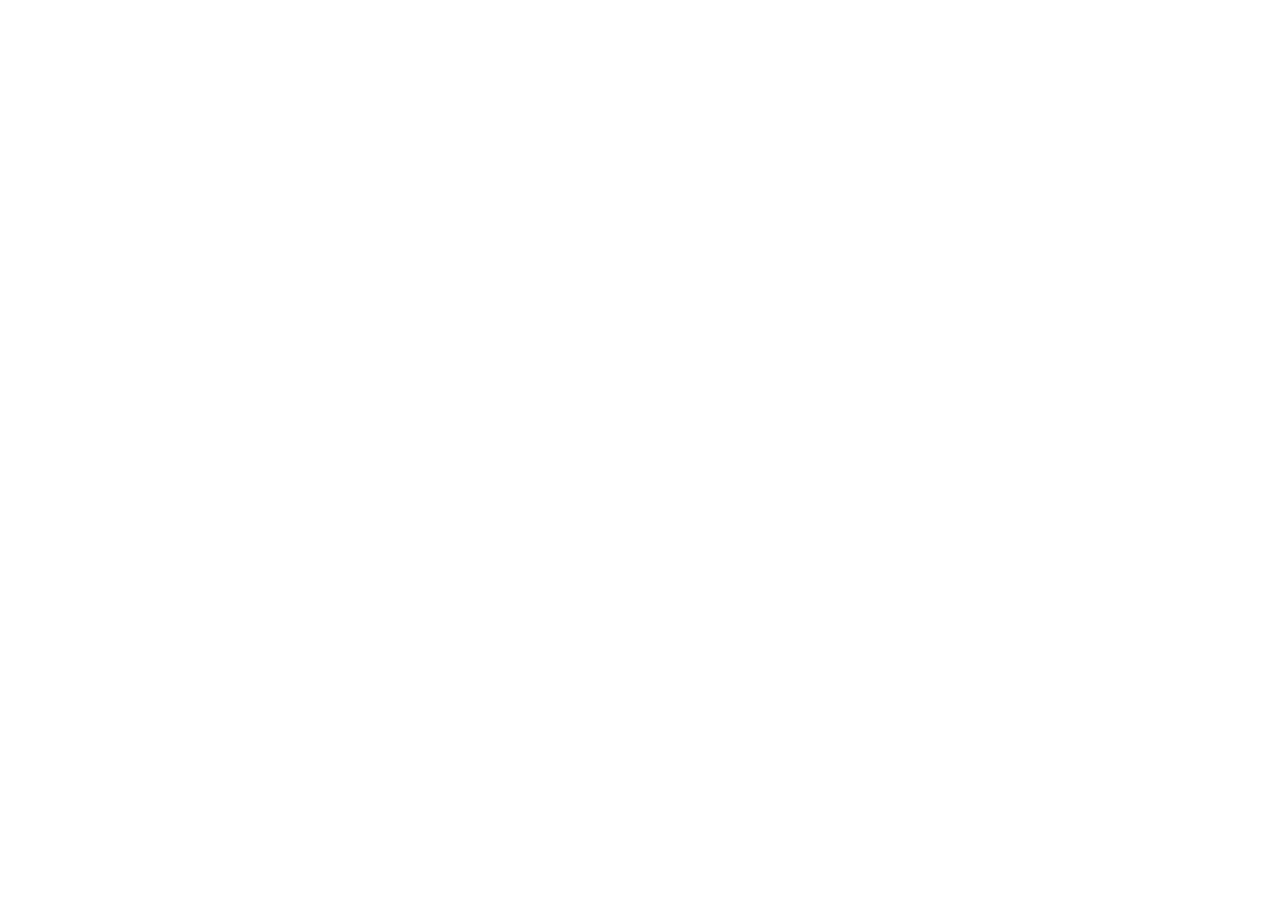
==== index.html @ e83fd8e8 "1" ====
<!DOCTYPE html>
<html lang="en">
<head>
    <meta charset="UTF-8">
    <meta name="viewport" content="width=device-width, initial-scale=1.0">
    <title>Document</title>
    <link rel="stylesheet" href="css/style.css">
</head>
<body>
    <script src="./script.js"></script>
</body>
</html>
---- css/style.css ----
@import url('reset.css');
@import url('fonts.css');
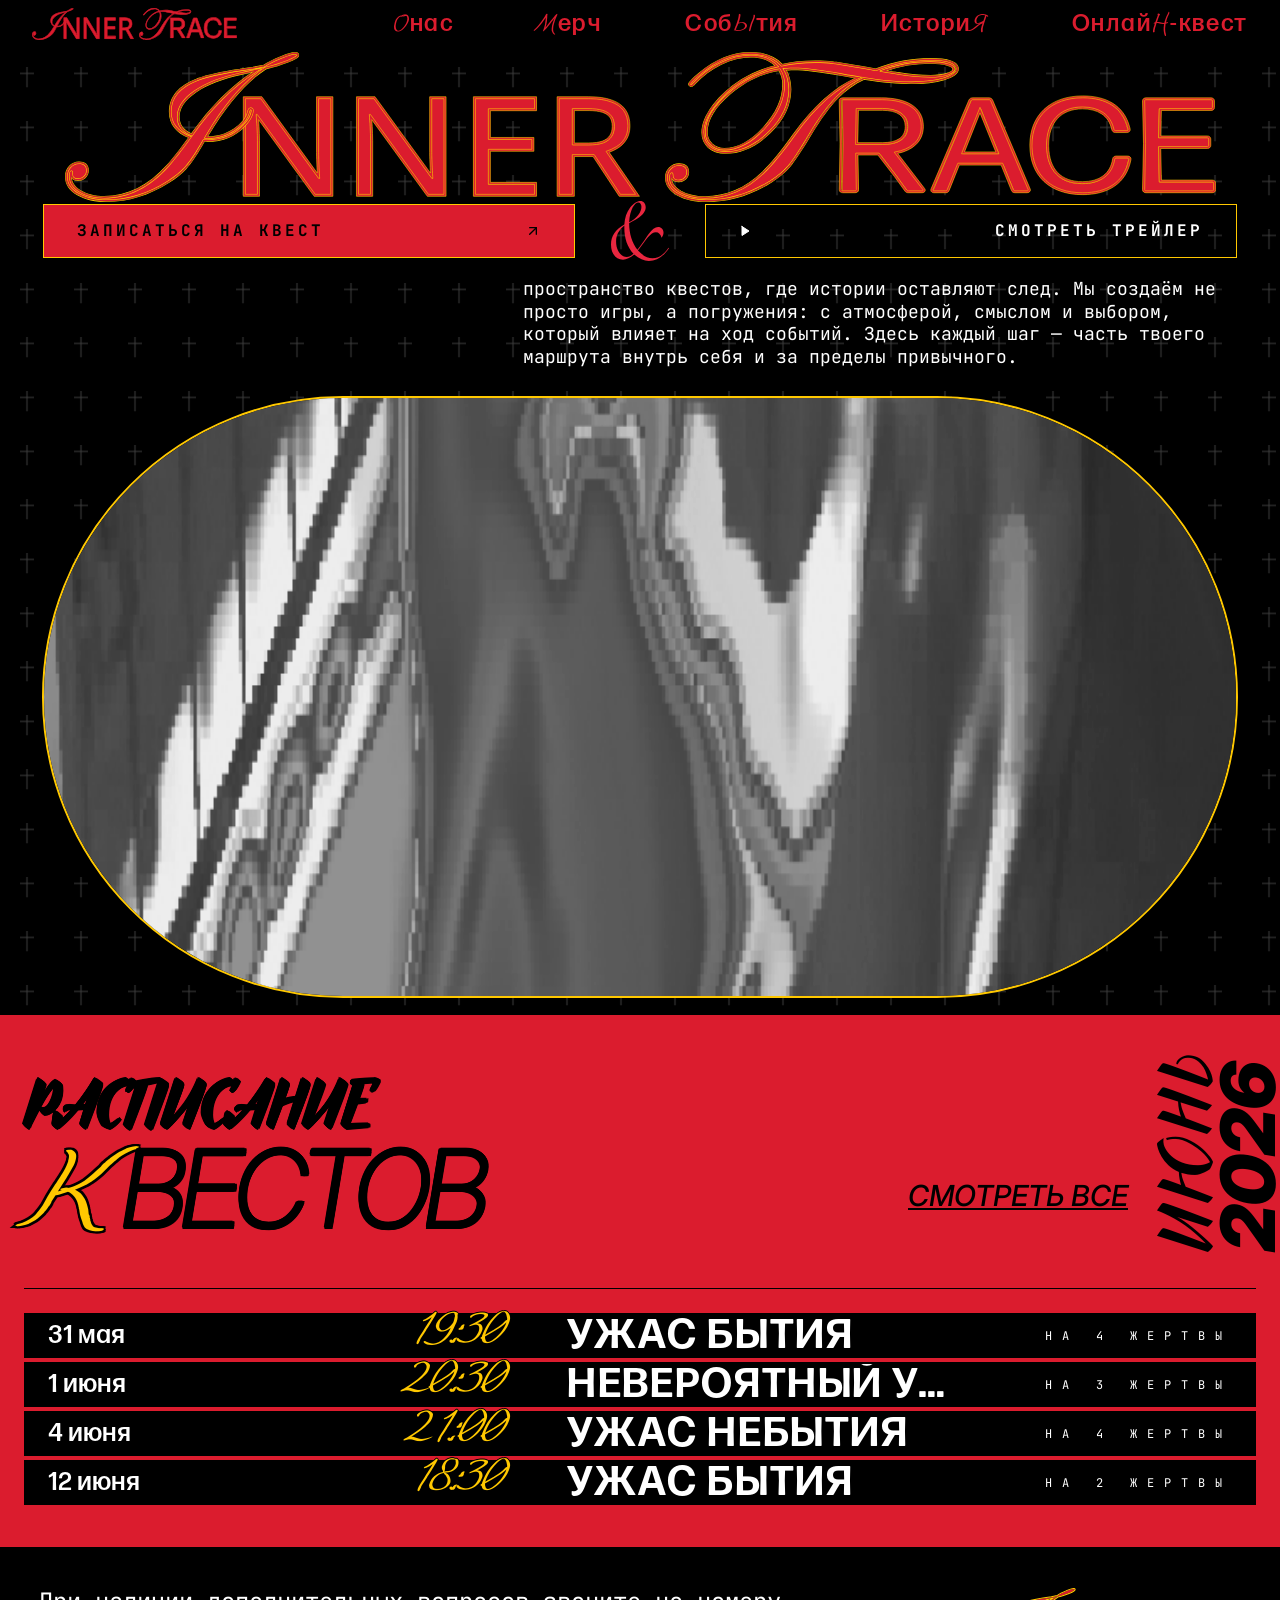
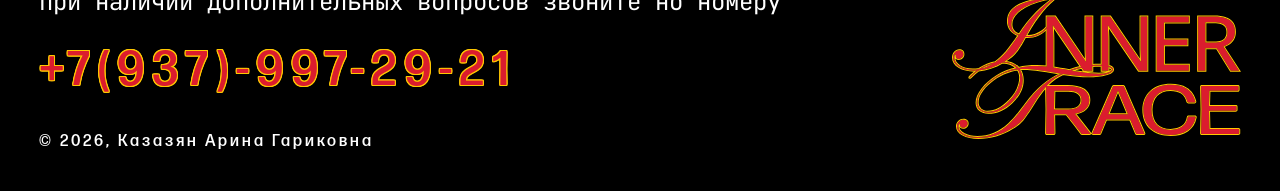
==== commit 5303aeaf: "1" ====
--- a/index.html
+++ b/index.html
@@ -1,12 +1,186 @@
 <!DOCTYPE html>
-<html lang="en">
+<html lang="ru">
 <head>
     <meta charset="UTF-8">
     <meta name="viewport" content="width=device-width, initial-scale=1.0">
-    <title>Document</title>
+    <title>Inner Trace</title>
     <link rel="stylesheet" href="css/style.css">
 </head>
 <body>
+    <div class="noise-overlay" aria-hidden="true"></div>
+
+    <main class="page">
+        <section class="hero section-noise">
+            <header class="header">
+                <a class="brand" href="index.html" aria-label="Inner Trace">
+                    <img src="images/figma-assets/logo-left.svg" alt="">
+                    <img src="images/figma-assets/logo-right.svg" alt="">
+                </a>
+
+                <nav class="nav" aria-label="Главная навигация">
+                    <a href="about.html"><span class="nav-script">О</span><span> нас</span></a>
+                    <a href="merch.html"><span class="nav-script">М</span><span>ерч</span></a>
+                    <a href="events.html"><span>Соб</span><span class="nav-script">Ы</span><span>тия</span></a>
+                    <a href="history.html"><span>Истори</span><span class="nav-script">Я</span></a>
+                    <a href="https://kazazian.github.io/pred/"><span>Онлай</span><span class="nav-script">Н</span><span>-квест</span></a>
+                </nav>
+            </header>
+
+            <div class="hero-content">
+                <h1 class="hero-title" aria-label="Inner Trace">
+                    <img src="images/figma-assets/title-left.svg" alt="">
+                    <img src="images/figma-assets/title-right.svg" alt="">
+                </h1>
+
+                <div class="hero-actions">
+                    <a class="button button-primary" href="#booking-modal" data-modal-open>
+                        <span>Записаться на квест</span>
+                        <img src="images/figma-assets/arrow-right.svg" alt="">
+                    </a>
+                    <img class="amp" src="images/figma-assets/amp.svg" alt="">
+                    <a class="button button-secondary" href="#trailer">
+                        <img src="images/figma-assets/arrow-left.svg" alt="">
+                        <span>Смотреть трейлер</span>
+                    </a>
+                </div>
+
+                <p class="hero-text">
+                    пространство квестов, где истории оставляют след. Мы создаём не просто игры, а погружения: с атмосферой, смыслом и выбором, который влияет на ход событий. Здесь каждый шаг — часть твоего маршрута внутрь себя и за пределы привычного.
+                </p>
+
+                <div class="hero-image">
+                    <video class="hero-video" poster="images/figma-assets/hero.png" autoplay muted loop playsinline preload="auto" aria-label="Кадр квеста Inner Trace">
+                        <source src="videos/inner-trace-hero.mp4?v=2" type="video/mp4">
+                    </video>
+                </div>
+            </div>
+        </section>
+
+        <section class="schedule section-noise" id="schedule">
+            <div class="schedule-heading">
+                <h2>
+                    <span class="schedule-title-top">РАСПИСАНИЕ</span>
+                    <strong class="schedule-title-bottom">
+                        <em>К</em><span>ВЕСТОВ</span>
+                    </strong>
+                </h2>
+                <a href="events.html">Смотреть все</a>
+                <p class="schedule-month">июнь <strong>2026</strong></p>
+            </div>
+
+            <div class="schedule-line" aria-hidden="true"></div>
+
+            <div class="schedule-list">
+                <article class="schedule-item">
+                    <div class="date-time">
+                        <span>31 мая</span>
+                        <time>19:30</time>
+                    </div>
+                    <h3>Ужас бытия</h3>
+                    <p>На 4 жертвы</p>
+                </article>
+                <article class="schedule-item">
+                    <div class="date-time">
+                        <span>1 июня</span>
+                        <time>20:30</time>
+                    </div>
+                    <h3>Невероятный ужас бытия</h3>
+                    <p>На 3 жертвы</p>
+                </article>
+                <article class="schedule-item">
+                    <div class="date-time">
+                        <span>4 июня</span>
+                        <time>21:00</time>
+                    </div>
+                    <h3>Ужас небытия</h3>
+                    <p>На 4 жертвы</p>
+                </article>
+                <article class="schedule-item">
+                    <div class="date-time">
+                        <span>12 июня</span>
+                        <time>18:30</time>
+                    </div>
+                    <h3>Ужас бытия</h3>
+                    <p>На 2 жертвы</p>
+                </article>
+            </div>
+        </section>
+
+        <footer class="footer">
+            <div class="footer-copy">
+                <p>При наличии дополнительных вопросов звоните но номеру</p>
+                <a href="tel:+79379972921">+7(937)-997-29-21</a>
+                <small>© 2026, Казазян Арина Гариковна</small>
+            </div>
+            <img src="images/figma-assets/footer-logo.svg" alt="Inner Trace">
+        </footer>
+    </main>
+
+    <div class="booking-modal" id="booking-modal" aria-hidden="true">
+        <div class="booking-modal__backdrop" data-modal-close></div>
+        <section class="booking-modal__panel" role="dialog" aria-modal="true" aria-labelledby="booking-title">
+            <button class="booking-modal__close" type="button" aria-label="Закрыть окно" data-modal-close>×</button>
+            <h2 class="booking-modal__title" id="booking-title">
+                <span>Записаться на</span>
+                <strong><em>К</em><span>вест</span></strong>
+            </h2>
+            <form class="booking-form">
+                <div class="booking-form__grid">
+                    <div class="booking-form__left">
+                        <label class="booking-field">
+                            <span>Как вас называть?</span>
+                            <input type="text" name="name" autocomplete="name">
+                        </label>
+
+                        <div class="booking-field booking-counter">
+                            <span>Сколько вас будет?</span>
+                            <div class="booking-counter__control">
+                                <button type="button" aria-label="Уменьшить количество">-</button>
+                                <output>3</output>
+                                <button type="button" aria-label="Увеличить количество">+</button>
+                            </div>
+                        </div>
+
+                        <div class="booking-checks">
+                            <label><input type="checkbox" name="adult"><span>Мне исполнилось 18 лет</span></label>
+                            <label><input type="checkbox" name="privacy"><span>Я согласен на обработку персональных данных</span></label>
+                            <label><input type="checkbox" name="voluntary"><span>Иду добровольно</span></label>
+                        </div>
+                    </div>
+
+                    <div class="booking-form__middle">
+                        <label class="booking-field">
+                            <span>Выберите квест</span>
+                            <input type="text" name="quest" list="quests">
+                            <datalist id="quests">
+                                <option value="Ужас бытия"></option>
+                                <option value="Невероятный ужас бытия"></option>
+                                <option value="Ужас небытия"></option>
+                            </datalist>
+                        </label>
+
+                        <label class="booking-field">
+                            <span>Контакт для связи</span>
+                            <input type="tel" name="phone" autocomplete="tel">
+                        </label>
+                    </div>
+
+                    <fieldset class="booking-time">
+                        <legend>Выберите время</legend>
+                        <label><input type="radio" name="time" value="18:30" checked><span>18:30</span></label>
+                        <label><input type="radio" name="time" value="19:30"><span>19:30</span></label>
+                        <label><input type="radio" name="time" value="19:30-2"><span>19:30</span></label>
+                        <label><input type="radio" name="time" value="19:30-3"><span>19:30</span></label>
+                    </fieldset>
+                </div>
+
+                <button class="booking-form__submit" type="submit">
+                    Отправить форму
+                </button>
+            </form>
+        </section>
+    </div>
+
     <script src="./script.js"></script>
 </body>
-</html>+</html>
--- a/css/style.css
+++ b/css/style.css
@@ -1,2 +1,2723 @@
 @import url('reset.css');
-@import url('fonts.css');+@import url('fonts.css');
+
+:root {
+    --black: #000000;
+    --red: #db1c2e;
+    --yellow: #ffc800;
+    --white: #ffffff;
+    --address-panel-shift: -760px;
+    --mono: "JetBrains Mono", "Courier New", monospace;
+    --forma-text: "Forma DJR Cyrillic Text", "Forma DJR Cyrilic Variable", "Inter", Arial, sans-serif;
+    --forma-micro: "Forma DJR Cyrillic Micro", "Forma DJR Cyrilic Variable", "Inter", Arial, sans-serif;
+    --retro: "American Retro", "LeoHand", "Forma DJR Cyrillic Text", "Inter", Arial, sans-serif;
+    --script: "Snell Roundhand", "LeoHand", "Brush Script MT", cursive;
+    --condensed: "DIN Condensed", "Arial Narrow", "Inter", sans-serif;
+    --display: "Snell Roundhand", Georgia, "Times New Roman", serif;
+    --stroke-black: 1px 0 0 var(--black), -1px 0 0 var(--black), 0 1px 0 var(--black), 0 -1px 0 var(--black);
+    --stroke-red: 1px 0 0 var(--red), -1px 0 0 var(--red), 0 1px 0 var(--red), 0 -1px 0 var(--red);
+}
+
+* {
+    box-sizing: border-box;
+}
+
+html {
+    scroll-behavior: smooth;
+}
+
+body {
+    min-width: 320px;
+    background: var(--black);
+    color: var(--white);
+    font-family: var(--mono);
+}
+
+.noise-overlay {
+    content: "";
+    position: fixed;
+    inset: -6%;
+    z-index: 9999;
+    background-image: url("../images/figma-assets/noise-overlay.gif");
+    background-size: cover;
+    background-position: center;
+    mix-blend-mode: normal;
+    opacity: 0.18;
+    filter: contrast(2.1) brightness(0.82);
+    pointer-events: none;
+    animation: noise-shift 0.16s steps(2, end) infinite;
+    will-change: transform, background-position;
+}
+
+@keyframes noise-shift {
+    0% {
+        transform: translate3d(0, 0, 0);
+        background-position: 0 0;
+    }
+
+    25% {
+        transform: translate3d(-1.5%, 1%, 0);
+        background-position: 29px -17px;
+    }
+
+    50% {
+        transform: translate3d(1%, -1.5%, 0);
+        background-position: -23px 31px;
+    }
+
+    75% {
+        transform: translate3d(1.5%, 1.5%, 0);
+        background-position: 41px 13px;
+    }
+
+    100% {
+        transform: translate3d(0, 0, 0);
+        background-position: 0 0;
+    }
+}
+
+a {
+    color: inherit;
+    text-decoration: none;
+}
+
+img {
+    display: block;
+    max-width: 100%;
+}
+
+.page {
+    width: min(100%, 1512px);
+    margin: 0 auto;
+    background: var(--black);
+    overflow: hidden;
+}
+
+.section-noise {
+    position: relative;
+    isolation: isolate;
+}
+
+.section-noise::before {
+    content: "";
+    position: absolute;
+    inset: 0;
+    z-index: -2;
+    background-image: url("../images/figma-assets/cross-pattern.svg");
+    background-size: 54px 54px;
+    background-repeat: repeat;
+    opacity: 0.24;
+}
+
+.section-noise::after {
+    display: none;
+}
+
+.hero {
+    min-height: 1015px;
+    padding-bottom: 0;
+    background: var(--black);
+}
+
+.header {
+    display: flex;
+    align-items: center;
+    justify-content: space-between;
+    gap: 40px;
+    min-height: 40px;
+    padding: 8px 32px;
+    background: var(--black);
+}
+
+.brand {
+    display: flex;
+    align-items: flex-end;
+    gap: 5px;
+    width: 205px;
+    flex: 0 0 auto;
+}
+
+.brand img:first-child {
+    width: 102px;
+    height: 32px;
+}
+
+.brand img:last-child {
+    width: 98px;
+    height: 32px;
+}
+
+.nav {
+    display: flex;
+    align-items: center;
+    justify-content: space-between;
+    gap: 34px;
+    width: min(856px, 100%);
+    color: var(--red);
+    font-family: var(--forma-text);
+    font-size: 24px;
+    letter-spacing: 1.68px;
+}
+
+.nav a {
+    display: inline-flex;
+    align-items: baseline;
+    white-space: nowrap;
+    transition: color 180ms ease;
+}
+
+.nav-script {
+    font-family: var(--script);
+    font-size: 1.08em;
+    font-weight: 300;
+    line-height: 0;
+}
+
+.nav a:hover {
+    color: var(--yellow);
+}
+
+.nav a.is-active {
+    color: var(--yellow);
+}
+
+.hero-content {
+    display: flex;
+    flex-direction: column;
+    align-items: center;
+    padding-top: 4px;
+    gap: 7px;
+    padding-bottom: 10px
+}
+
+.hero-title {
+    display: flex;
+    align-items: flex-end;
+    justify-content: center;
+    gap: 25px;
+    width: calc(100% - 64px);
+}
+
+.hero-title img:first-child {
+    width: 47.3%;
+}
+
+.hero-title img:last-child {
+    width: 45.3%;
+}
+
+.hero-actions {
+    display: grid;
+    grid-template-columns: minmax(0, 1fr) 58px minmax(0, 1fr);
+    align-items: center;
+    gap: 36px;
+    width: calc(100% - 86px);
+    margin-top: -8px;
+}
+
+.button {
+    display: flex;
+    align-items: center;
+    justify-content: space-between;
+    min-height: 53px;
+    border: 1px solid var(--yellow);
+    padding: 17px 33px;
+    font-family: var(--mono);
+    font-size: 16px;
+    font-weight: 700;
+    line-height: 18px;
+    letter-spacing: 3px;
+    text-transform: uppercase;
+}
+
+.button img {
+    width: 16px;
+    height: 16px;
+    flex: 0 0 auto;
+}
+
+.button-primary {
+    background: var(--red);
+    color: var(--black);
+}
+
+.button-secondary {
+    color: var(--white);
+}
+
+.button-secondary img {
+    width: 12px;
+    height: 12px;
+}
+
+.amp {
+    width: 58px;
+    height: 60px;
+}
+
+.hero-text {
+    align-self: flex-end;
+    width: min(713px, calc(100% - 88px));
+    margin: 10px 44px 20px 0;
+    font-family: var(--mono);
+    font-size: 18px;
+    line-height: 1.26;
+}
+
+.hero-image {
+    width: calc(100% - 84px);
+    height: 602px;
+    border: 2px solid var(--yellow);
+    border-radius: 1600px;
+    overflow: hidden;
+}
+
+.hero-video {
+    display: block;
+    width: 100%;
+    height: 100%;
+    object-fit: cover;
+    object-position: center bottom;
+    filter: contrast(1.08) saturate(1.08);
+}
+
+.schedule {
+    min-height: 532px;
+    padding: 24px;
+    background: var(--red);
+    color: var(--black);
+}
+
+.schedule::before {
+    display: none;
+}
+
+.schedule-heading {
+    position: relative;
+    display: grid;
+    grid-template-columns: 1fr auto 96px;
+    align-items: end;
+    gap: 32px;
+    min-height: 225px;
+}
+
+.schedule h2 {
+    letter-spacing: -5.62px;
+}
+
+.schedule-title-top {
+    display: block;
+    font-size: clamp(42px, 5.2vw, 86px);
+    font-family: "Inter", "TT Inters", sans-serif;
+    font-weight: 100;
+    font-style: normal;
+    line-height: 0.95;
+    text-transform: none;
+    -webkit-text-fill-color: var(--black);
+    -webkit-text-stroke: 2.5px var(--black);
+    paint-order: stroke fill;
+    text-shadow:
+        1.8px 0 0 var(--black),
+        -1.8px 0 0 var(--black),
+        0 1.8px 0 var(--black),
+        0 -1.8px 0 var(--black),
+        1.4px 1.4px 0 var(--black),
+        -1.4px 1.4px 0 var(--black),
+        1.4px -1.4px 0 var(--black),
+        -1.4px -1.4px 0 var(--black);
+}
+
+.schedule-title-bottom {
+    display: block;
+    font-size: clamp(72px, 8.3vw, 120px);
+    font-family: "Inter", "TT Inters", sans-serif;
+    font-style: italic;
+    font-weight: 200;
+    line-height: 0.94;
+    text-transform: none;
+    -webkit-text-fill-color: var(--black);
+    -webkit-text-stroke: 3px var(--black);
+    paint-order: stroke fill;
+    text-shadow:
+        2px 0 0 var(--black),
+        -2px 0 0 var(--black),
+        0 2px 0 var(--black),
+        0 -2px 0 var(--black),
+        1.5px 1.5px 0 var(--black),
+        -1.5px 1.5px 0 var(--black),
+        1.5px -1.5px 0 var(--black),
+        -1.5px -1.5px 0 var(--black);
+}
+
+.schedule-title-bottom span {
+    display: inline;
+    font-family: "Inter", "TT Inters", sans-serif;
+    font-style: italic;
+    font-weight: 200;
+    -webkit-text-fill-color: var(--black);
+}
+
+.schedule-title-bottom em {
+    color: var(--yellow);
+    font-family: var(--script);
+    font-size: 1.08em;
+    font-style: italic;
+    letter-spacing: 8px;
+    -webkit-text-fill-color: var(--yellow);
+    -webkit-text-stroke: 4px var(--black);
+    paint-order: stroke fill;
+    text-shadow:
+        2px 0 0 var(--black),
+        -2px 0 0 var(--black),
+        0 2px 0 var(--black),
+        0 -2px 0 var(--black),
+        1.6px 1.6px 0 var(--black),
+        -1.6px 1.6px 0 var(--black),
+        1.6px -1.6px 0 var(--black),
+        -1.6px -1.6px 0 var(--black);
+}
+
+.schedule-heading > a {
+    align-self: center;
+    margin-top: 88px;
+    font-family: "Inter", var(--forma-text);
+    font-size: 29px;
+    font-weight: 500;
+    font-style: italic;
+    line-height: 1;
+    text-decoration: underline;
+    text-transform: uppercase;
+    white-space: nowrap;
+}
+
+.schedule-month {
+    align-self: center;
+    writing-mode: vertical-rl;
+    transform: rotate(180deg);
+    font-family: "Inter", var(--forma-text);
+    font-size: 75px;
+    font-weight: 300;
+    line-height: 0.78;
+    text-transform: uppercase;
+}
+
+.schedule-month strong {
+    display: block;
+    font-style: italic;
+    font-weight: 900;
+    letter-spacing: -1px;
+}
+
+.schedule-line {
+    width: 100%;
+    height: 1px;
+    margin: 24px 0 24px;
+    background: var(--black);
+}
+
+.schedule-list {
+    display: flex;
+    flex-direction: column;
+    gap: 4px;
+}
+
+.schedule-item {
+    display: grid;
+    grid-template-columns: 453px minmax(0, 1fr) auto;
+    align-items: center;
+    gap: 66px;
+    min-height: 45px;
+    padding: 0 24px;
+    background: var(--black);
+    color: var(--white);
+}
+
+.date-time {
+    display: flex;
+    align-items: center;
+    justify-content: space-between;
+    gap: 28px;
+}
+
+.date-time span {
+    font-family: var(--forma-micro);
+    font-size: 26px;
+    font-weight: 500;
+    white-space: nowrap;
+}
+
+.date-time time {
+    color: var(--yellow);
+    font-family: var(--script);
+    font-size: 50px;
+    font-style: italic;
+    line-height: 0.8;
+    white-space: nowrap;
+    -webkit-text-stroke: 0.75px var(--black);
+    paint-order: stroke fill;
+    text-shadow: var(--stroke-black);
+}
+
+.schedule-item h3 {
+    min-width: 0;
+    overflow: hidden;
+    font-family: var(--forma-text);
+    font-size: 41px;
+    font-weight: 700;
+    letter-spacing: 1.65px;
+    line-height: 1;
+    text-overflow: ellipsis;
+    text-transform: uppercase;
+    white-space: nowrap;
+}
+
+.schedule-item p {
+    font-family: var(--mono);
+    font-size: 12px;
+    letter-spacing: 10px;
+    text-transform: uppercase;
+    white-space: nowrap;
+}
+
+.footer {
+    display: flex;
+    justify-content: space-between;
+    gap: 40px;
+    min-height: 235px;
+    padding: 41px 39px;
+    background: var(--black);
+}
+
+.footer-copy {
+    display: flex;
+    flex-direction: column;
+    gap: 30px;
+    width: min(768px, 100%);
+}
+
+.footer p {
+    font-family: var(--mono);
+    font-size: 24px;
+    line-height: 1.2;
+}
+
+.footer a {
+    color: var(--red);
+    font-family: var(--forma-text);
+    font-size: 48px;
+    font-weight: 500;
+    letter-spacing: 8px;
+    -webkit-text-fill-color: var(--red);
+    -webkit-text-stroke: 1.8px var(--yellow);
+    paint-order: stroke fill;
+    text-shadow:
+        1.4px 0 0 var(--yellow),
+        -1.4px 0 0 var(--yellow),
+        0 1.4px 0 var(--yellow),
+        0 -1.4px 0 var(--yellow),
+        1px 1px 0 var(--yellow),
+        -1px 1px 0 var(--yellow),
+        1px -1px 0 var(--yellow),
+        -1px -1px 0 var(--yellow);
+}
+
+.footer small {
+    padding-top: 9px;
+    font-family: var(--forma-text);
+    font-size: 16px;
+    letter-spacing: 3px;
+}
+
+.footer img {
+    width: 289px;
+    height: 151px;
+    flex: 0 0 auto;
+}
+
+.booking-modal {
+    position: fixed;
+    inset: 0;
+    z-index: 9000;
+    display: grid;
+    place-items: center;
+    padding: 24px 12px;
+    opacity: 0;
+    pointer-events: none;
+    transition: opacity 180ms ease;
+}
+
+.booking-modal.is-open {
+    opacity: 1;
+    pointer-events: auto;
+}
+
+.booking-modal__backdrop {
+    position: absolute;
+    inset: 0;
+    background: rgba(0, 0, 0, 0.82);
+}
+
+.booking-modal__panel {
+    position: relative;
+    z-index: 1;
+    width: min(1360px, 100%);
+    min-height: 680px;
+    padding: 50px 11px 32px;
+    overflow: hidden;
+    background: var(--black);
+    color: var(--white);
+    box-shadow: 0 24px 90px rgba(0, 0, 0, 0.8);
+}
+
+.booking-modal__close {
+    position: absolute;
+    top: 18px;
+    right: 18px;
+    z-index: 2;
+    width: 34px;
+    height: 34px;
+    border: 1px solid var(--red);
+    background: var(--black);
+    color: var(--red);
+    font-family: var(--mono);
+    font-size: 28px;
+    line-height: 1;
+    cursor: pointer;
+}
+
+.booking-modal__title {
+    margin-bottom: 37px;
+    padding-bottom: 31px;
+    border-bottom: 1px solid var(--red);
+    color: var(--red);
+    font-family: "Inter", "TT Inters", sans-serif;
+    font-size: 50px;
+    font-style: normal;
+    font-weight: 500;
+    line-height: 0.94;
+    letter-spacing: -2px;
+    text-transform: uppercase;
+}
+
+.booking-modal__title > span,
+.booking-modal__title strong {
+    display: block;
+}
+
+.booking-modal__title strong {
+    font-family: "Inter", "TT Inters", sans-serif;
+    font-size: 116px;
+    font-style: italic;
+    font-weight: 200;
+    line-height: 0.86;
+}
+
+.booking-modal__title strong span {
+    -webkit-text-fill-color: var(--red);
+}
+
+.booking-modal__title em {
+    color: var(--yellow);
+    font-family: var(--script);
+    font-size: 1.08em;
+    font-style: italic;
+    letter-spacing: 6px;
+    -webkit-text-fill-color: var(--yellow);
+    -webkit-text-stroke: 2px var(--red);
+    paint-order: stroke fill;
+}
+
+.booking-form {
+    display: grid;
+    gap: 28px;
+}
+
+.booking-form__grid {
+    display: grid;
+    grid-template-columns: minmax(320px, 448px) minmax(320px, 448px) 200px;
+    align-items: start;
+    justify-content: space-between;
+    gap: 64px;
+}
+
+.booking-form__left,
+.booking-form__middle {
+    display: grid;
+    gap: 30px;
+}
+
+.booking-field {
+    display: grid;
+    gap: 14px;
+    color: var(--white);
+    font-family: var(--forma-text);
+    font-size: 24px;
+    font-weight: 500;
+    line-height: 1;
+    letter-spacing: -0.8px;
+}
+
+.booking-field input {
+    width: 100%;
+    height: 42px;
+    border: 2px solid var(--yellow);
+    border-radius: 0;
+    background: var(--black);
+    background-color: var(--black);
+    color: var(--white);
+    caret-color: var(--yellow);
+    font: 500 24px var(--forma-text);
+    outline: none;
+    padding: 0 16px;
+    appearance: none;
+}
+
+.booking-field input:focus {
+    background: var(--black);
+    background-color: var(--black);
+    color: var(--white);
+    border-color: var(--red);
+}
+
+.booking-field input:hover,
+.booking-field input:active,
+.booking-field input:valid {
+    background: var(--black);
+    background-color: var(--black);
+    color: var(--white);
+}
+
+.booking-field input:-webkit-autofill,
+.booking-field input:-webkit-autofill:hover,
+.booking-field input:-webkit-autofill:focus,
+.booking-field input:-webkit-autofill:active {
+    -webkit-box-shadow: 0 0 0 1000px var(--black) inset;
+    -webkit-text-fill-color: var(--white);
+    caret-color: var(--yellow);
+    transition: background-color 9999s ease-out;
+}
+
+.booking-counter {
+    gap: 16px;
+}
+
+.booking-counter__control {
+    display: grid;
+    grid-template-columns: 1fr 72px 1fr;
+    align-items: center;
+    width: 204px;
+    height: 42px;
+    border: 2px solid var(--yellow);
+}
+
+.booking-counter__control button {
+    height: 100%;
+    border: 0;
+    background: transparent;
+    color: var(--white);
+    font-family: var(--forma-text);
+    font-size: 24px;
+    font-weight: 500;
+    cursor: pointer;
+}
+
+.booking-counter__control output {
+    color: var(--white);
+    font-family: var(--forma-text);
+    font-size: 26px;
+    font-weight: 500;
+    text-align: center;
+}
+
+.booking-checks {
+    display: grid;
+    gap: 14px;
+    margin-top: -2px;
+}
+
+.booking-checks label {
+    display: flex;
+    align-items: center;
+    gap: 18px;
+    color: var(--white);
+    font-family: var(--forma-text);
+    font-size: 24px;
+    font-weight: 500;
+    letter-spacing: -0.8px;
+}
+
+.booking-checks input,
+.booking-time input {
+    position: absolute;
+    opacity: 0;
+    pointer-events: none;
+}
+
+.booking-checks label::before {
+    content: "";
+    width: 12px;
+    height: 12px;
+    border: 2px solid var(--yellow);
+}
+
+.booking-checks input:checked + span {
+    color: var(--yellow);
+}
+
+.booking-checks label:has(input:checked)::before {
+    background: var(--yellow);
+}
+
+.booking-time {
+    display: grid;
+    gap: 14px;
+    min-width: 200px;
+    border: 0;
+    padding: 0;
+    margin: 0;
+}
+
+.booking-time legend {
+    margin-bottom: 15px;
+    color: var(--white);
+    font-family: var(--forma-text);
+    font-size: 24px;
+    font-weight: 500;
+    letter-spacing: -0.8px;
+}
+
+.booking-time label {
+    display: block;
+}
+
+.booking-time span {
+    display: grid;
+    place-items: center;
+    width: 200px;
+    height: 42px;
+    border: 2px solid var(--yellow);
+    color: var(--white);
+    font-family: var(--forma-text);
+    font-size: 26px;
+    font-weight: 500;
+    line-height: 1;
+    cursor: pointer;
+}
+
+.booking-time input:checked + span {
+    background: var(--red);
+    color: var(--white);
+}
+
+.booking-form__submit {
+    width: 100%;
+    min-height: 58px;
+    border: 2px solid var(--yellow);
+    background: var(--red);
+    color: var(--white);
+    font-family: var(--forma-text);
+    font-size: 30px;
+    font-weight: 500;
+    letter-spacing: 3px;
+    text-transform: uppercase;
+    cursor: pointer;
+}
+
+.about-page {
+    background: var(--black);
+}
+
+.about-page .header {
+    height: 56px;
+    padding: 16px 32px;
+}
+
+.about-hero {
+    min-height: 561px;
+    padding: 0;
+    background: var(--black);
+}
+
+.about-hero__image {
+    width: 100%;
+    height: 561px;
+    border: 2px solid var(--yellow);
+    overflow: hidden;
+    border-radius: 1600px;
+}
+
+.about-hero__image img,
+.about-hero__video {
+    display: block;
+    width: calc(100% + 4px);
+    height: calc(100% + 4px);
+    margin: -2px;
+    object-fit: cover;
+    object-position: center bottom;
+    filter: saturate(0.9) contrast(1.05);
+}
+
+.about-copy {
+    display: grid;
+    gap: 0;
+    padding: 0;
+    background: var(--black);
+}
+
+.about-copy__row {
+    display: grid;
+    grid-template-columns: 302px minmax(0, 1021px);
+    align-items: center;
+    justify-content: space-between;
+    gap: 60px;
+    min-height: 243px;
+    padding: 74px 70px;
+}
+
+.about-copy__row--mission {
+    grid-template-columns: minmax(0, 1021px) 302px;
+    padding: 45px 70px 88px;
+}
+
+.about-copy h1,
+.about-copy h2 {
+    color: var(--red);
+    font-family: var(--forma-text);
+    font-size: 60px;
+    font-style: normal;
+    font-weight: 400;
+    line-height: 1;
+    letter-spacing: 6.6px;
+    text-transform: uppercase;
+    -webkit-text-stroke: 0;
+    paint-order: normal;
+}
+
+.about-copy h1 span,
+.about-copy h2 span {
+    color: var(--yellow);
+    font-family: var(--script);
+    font-size: 60px;
+    font-weight: 700;
+    letter-spacing: 12.6px;
+    text-transform: none;
+}
+
+.about-copy p {
+    max-width: none;
+    color: var(--white);
+    font-family: var(--mono);
+    font-size: 24px;
+    font-weight: 400;
+    line-height: 1;
+    letter-spacing: 1.68px;
+}
+
+.address-block {
+    position: relative;
+    min-height: 719px;
+    overflow: hidden;
+    background: #fb0023;
+}
+
+.address-block__map {
+    position: absolute;
+    inset: 0;
+    z-index: 0;
+    transform-origin: 72% 48%;
+    transition: transform 560ms ease;
+}
+
+.address-map-base {
+    position: absolute;
+    left: 0;
+    top: -45px;
+    width: 112.5%;
+    height: 809px;
+    max-width: none;
+    object-fit: cover;
+    object-position: center bottom;
+    mix-blend-mode: multiply;
+    opacity: 1;
+    z-index: 0;
+    filter: grayscale(1) contrast(1.55) brightness(0.62);
+}
+
+.address-block__map::after {
+    content: "";
+    position: absolute;
+    inset: 0;
+    z-index: 1;
+    background: #ff0028;
+    mix-blend-mode: multiply;
+    opacity: 0.82;
+    pointer-events: none;
+}
+
+.address-block.is-map-open .address-block__map {
+    transform: translateX(-28px) scale(1.2);
+}
+
+.address-pin {
+    position: absolute;
+    left: 1082px;
+    top: 173px;
+    z-index: 3;
+    width: 86.52px;
+    height: auto;
+    max-width: none;
+    mix-blend-mode: normal;
+    object-fit: contain;
+    opacity: 1;
+}
+
+.address-block__panel {
+    position: absolute;
+    left: -135px;
+    top: 0;
+    z-index: 1;
+    display: grid;
+    align-content: space-between;
+    width: 903px;
+    height: 719px;
+    margin: 0;
+    border: 2px solid var(--yellow);
+    padding: 47px 34px 31px 171px;
+    background: #d61828;
+    transition: transform 560ms ease;
+}
+
+.address-block.is-map-open .address-block__panel {
+    transform: translateX(var(--address-panel-shift));
+}
+
+.address-block__text {
+    width: 705px;
+    color: var(--black);
+    font-family: var(--forma-text);
+    font-size: 50.558px;
+    font-weight: 400;
+    line-height: 1;
+    letter-spacing: 3.539px;
+    text-transform: uppercase;
+}
+
+.address-block__text .address-wide {
+    display: inline-block;
+    font-size: 46.56px;
+    line-height: 1.1;
+    letter-spacing: 35.8512px;
+}
+
+.address-block__text strong {
+    color: var(--yellow);
+    font-family: var(--script);
+    font-size: 134.821px;
+    font-weight: 400;
+    line-height: 0.82;
+    text-transform: none;
+}
+
+.address-block__text small {
+    font-family: var(--forma-text);
+    font-size: 22.47px;
+    line-height: 1;
+}
+
+.address-block__text .address-spaced {
+    letter-spacing: 22.2454px;
+}
+
+.address-block__panel a {
+    display: flex;
+    align-items: center;
+    justify-content: space-between;
+    width: 698px;
+    min-height: 61px;
+    border: 2px solid var(--black);
+    padding: 18px 34px;
+    background: var(--yellow);
+    color: var(--black);
+    font-family: var(--mono);
+    font-size: 20px;
+    font-weight: 700;
+    letter-spacing: 3px;
+    text-transform: uppercase;
+}
+
+.address-block__panel a img {
+    width: 16px;
+    height: 16px;
+    filter: brightness(0);
+}
+
+.address-block__toggle {
+    position: absolute;
+    left: 747px;
+    top: 309px;
+    z-index: 3;
+    width: 41px;
+    height: 97px;
+    border: 2px solid var(--black);
+    background: var(--yellow);
+    cursor: pointer;
+    transition: transform 560ms ease;
+}
+
+.address-block__toggle img {
+    position: absolute;
+    left: 50%;
+    top: 50%;
+    width: 15px;
+    height: 58px;
+    max-width: none;
+    transform: translate(-50%, -50%);
+    transition: transform 280ms ease;
+}
+
+.address-block.is-map-open .address-block__toggle {
+    transform: translateX(var(--address-panel-shift));
+}
+
+.address-block.is-map-open .address-block__toggle img {
+    transform: translate(-50%, -50%) scaleX(-1);
+}
+
+.booking-section {
+    padding: 55px 11px 72px;
+    background: var(--black);
+}
+
+.booking-section .booking-modal__title {
+    margin-bottom: 37px;
+}
+
+.events-page {
+    background: var(--red);
+}
+
+.merch-page {
+    background: var(--black);
+}
+
+.merch-page .header {
+    height: 87px;
+    padding: 16px 32px;
+}
+
+.merch-shop {
+    display: grid;
+    grid-template-columns: 380px minmax(0, 1fr);
+    min-height: 1428px;
+    background: var(--black);
+}
+
+.merch-sidebar {
+    position: relative;
+    z-index: 2;
+    display: flex;
+    flex-direction: column;
+    align-items: stretch;
+    gap: 24px;
+    padding: 30px 28px;
+    background: var(--black);
+}
+
+.merch-sidebar__link {
+    border: 0;
+    background: transparent;
+    color: var(--white);
+    font-family: var(--forma-text);
+    font-size: 27px;
+    font-weight: 500;
+    line-height: 1;
+    text-align: left;
+    cursor: pointer;
+}
+
+.merch-sidebar__link.is-active {
+    color: var(--yellow);
+}
+
+.merch-stage {
+    position: relative;
+    min-height: 1428px;
+    overflow: hidden;
+    background-color: var(--black);
+}
+
+.merch-stage__video {
+    position: absolute;
+    inset: 0;
+    z-index: 0;
+    width: 100%;
+    height: 100%;
+    object-fit: cover;
+    object-position: center;
+}
+
+.merch-stage::after {
+    content: "";
+    position: absolute;
+    inset: 0;
+    z-index: 0;
+    background:
+        linear-gradient(180deg, rgba(0, 0, 0, 0.1) 54%, rgba(0, 0, 0, 0.88) 100%),
+        rgba(0, 0, 0, 0.42);
+    pointer-events: none;
+}
+
+.merch-grid {
+    position: relative;
+    z-index: 1;
+    display: grid;
+    grid-template-columns: repeat(2, minmax(310px, 431px));
+    align-content: start;
+    gap: 88px 64px;
+    padding: 22px 55px 120px;
+}
+
+.merch-card {
+    position: relative;
+    display: grid;
+    align-content: end;
+    min-height: 493px;
+    border: 2px solid rgba(255, 200, 0, 0.55);
+    background: var(--black);
+    color: var(--white);
+    overflow: hidden;
+}
+
+.merch-card[hidden] {
+    display: none;
+}
+
+.merch-card__visual {
+    position: relative;
+    display: grid;
+    place-items: center;
+    height: 364px;
+    overflow: hidden;
+    background:
+        linear-gradient(180deg, rgba(0, 0, 0, 0) 55%, var(--black) 100%),
+        url("../images/figma-assets/merch/card-noise-bg.png") center / cover no-repeat;
+}
+
+.merch-card__visual::after {
+    content: "";
+    position: absolute;
+    right: 0;
+    bottom: 0;
+    left: 0;
+    z-index: 2;
+    height: 45%;
+    background: linear-gradient(180deg, rgba(0, 0, 0, 0), var(--black) 88%);
+    pointer-events: none;
+}
+
+.merch-card__visual img {
+    position: relative;
+    z-index: 1;
+    width: auto;
+    height: auto;
+    max-width: 84%;
+    max-height: 100%;
+    object-fit: contain;
+}
+
+.merch-card__visual--cap img {
+    width: 337px;
+    max-width: 82%;
+}
+
+.merch-card__visual--shirt img {
+    width: 392px;
+    max-width: 88%;
+}
+
+.merch-card__visual--gift-3 img,
+.merch-card__visual--gift-6 img,
+.merch-card__visual--gift-7 img {
+    width: 100%;
+    height: 100%;
+    max-width: none;
+    max-height: none;
+    object-fit: cover;
+}
+
+.merch-card[data-category="gift"] .merch-card__visual {
+    position: absolute;
+    inset: 0;
+    height: auto;
+    background: var(--black);
+}
+
+.merch-card[data-category="gift"] .merch-card__visual::after {
+    display: block;
+    height: 62%;
+    background: linear-gradient(180deg, rgba(0, 0, 0, 0), var(--black) 82%);
+}
+
+.merch-card__visual--notebook img {
+    width: 196px;
+    max-width: 48%;
+    max-height: 86%;
+}
+
+.merch-card__visual--jenga img {
+    width: 430px;
+    max-width: 86%;
+}
+
+.merch-card__body {
+    position: relative;
+    z-index: 3;
+    display: grid;
+    gap: 7px;
+    margin-top: -24px;
+    padding: 24px 16px 12px;
+    background: linear-gradient(180deg, rgba(0, 0, 0, 0), var(--black) 24px);
+}
+
+.merch-card h2 {
+    max-width: 340px;
+    color: var(--white);
+    font-family: var(--forma-text);
+    font-size: 32px;
+    font-weight: 700;
+    line-height: 0.92;
+    letter-spacing: 1px;
+    text-transform: uppercase;
+}
+
+.merch-card p {
+    color: var(--yellow);
+    font-family: var(--script);
+    font-size: 31px;
+    font-weight: 700;
+    -webkit-text-stroke: 1.1px var(--red);
+    paint-order: stroke fill;
+    text-shadow:
+        1px 0 0 var(--red),
+        -1px 0 0 var(--red),
+        0 1px 0 var(--red),
+        0 -1px 0 var(--red);
+    line-height: 0.8;
+}
+
+.merch-options {
+    display: grid;
+    grid-template-columns: repeat(5, 1fr);
+    gap: 8px;
+}
+
+.merch-options--single {
+    grid-template-columns: 82px;
+}
+
+.merch-options span,
+.merch-options button {
+    display: grid;
+    place-items: center;
+    min-height: 29px;
+    border: 1px solid var(--yellow);
+    background: var(--black);
+    color: var(--white);
+    font-family: var(--mono);
+    font-size: 10px;
+    text-transform: uppercase;
+    cursor: pointer;
+}
+
+.merch-options span:first-child,
+.merch-options button[aria-pressed="true"] {
+    background: var(--red);
+}
+
+.merch-card a {
+    display: flex;
+    align-items: center;
+    justify-content: center;
+    min-height: 43px;
+    margin-top: 2px;
+    border: 1px solid var(--yellow);
+    background: var(--red);
+    color: var(--white);
+    font-family: var(--forma-text);
+    font-size: 20px;
+    font-weight: 500;
+    letter-spacing: 2px;
+    text-transform: uppercase;
+}
+
+.events-page .header {
+    height: 87px;
+    padding: 16px 32px;
+}
+
+.quest-catalog {
+    min-height: 1964px;
+    padding: 0 0 82px;
+    background: var(--red);
+    color: var(--black);
+}
+
+.quest-catalog__heading {
+    position: relative;
+    display: grid;
+    grid-template-columns: 1fr 116px;
+    align-items: end;
+    gap: 40px;
+    padding: 10px 85px 10px 24px;
+}
+
+.quest-catalog__heading h1 {
+    font-family: "Inter", "TT Inters", sans-serif;
+    line-height: 0;
+    letter-spacing: -5.6208px;
+    text-transform: uppercase;
+}
+
+.events-page .quest-catalog__heading h1 {
+    -webkit-text-fill-color: var(--black);
+    -webkit-text-stroke: 3px var(--black);
+    paint-order: stroke fill;
+    text-shadow:
+        2px 0 0 var(--black),
+        -2px 0 0 var(--black),
+        0 2px 0 var(--black),
+        0 -2px 0 var(--black),
+        1.6px 1.6px 0 var(--black),
+        -1.6px 1.6px 0 var(--black),
+        1.6px -1.6px 0 var(--black),
+        -1.6px -1.6px 0 var(--black);
+}
+
+.quest-catalog__heading h1 > span {
+    display: block;
+    font-size: 50px;
+    font-weight: 100;
+    line-height: 109.4px;
+    -webkit-text-stroke: 0;
+    paint-order: normal;
+}
+
+.events-page .quest-catalog__heading h1 > span {
+    font-weight: 500;
+    letter-spacing: 1.2px;
+    -webkit-text-fill-color: var(--black);
+    -webkit-text-stroke: 1.4px var(--black);
+    paint-order: stroke fill;
+    text-shadow:
+        0.8px 0 0 var(--black),
+        -0.8px 0 0 var(--black),
+        0 0.8px 0 var(--black),
+        0 -0.8px 0 var(--black);
+}
+
+.quest-catalog__heading strong {
+    display: block;
+    font-size: 120px;
+    font-style: italic;
+    font-weight: 200;
+    line-height: 109.4px;
+    -webkit-text-stroke: 0;
+    paint-order: normal;
+}
+
+.events-page .quest-catalog__heading strong {
+    -webkit-text-fill-color: var(--black);
+    -webkit-text-stroke: 4px var(--black);
+    paint-order: stroke fill;
+}
+
+.quest-catalog__heading em {
+    color: var(--yellow);
+    font-family: var(--script);
+    font-style: italic;
+    letter-spacing: 16px;
+    -webkit-text-fill-color: var(--yellow);
+    -webkit-text-stroke: 0;
+    paint-order: normal;
+}
+
+.events-page .quest-catalog__heading em {
+    -webkit-text-fill-color: var(--yellow);
+    -webkit-text-stroke: 4px var(--black);
+    paint-order: stroke fill;
+    text-shadow:
+        2px 0 0 var(--black),
+        -2px 0 0 var(--black),
+        0 2px 0 var(--black),
+        0 -2px 0 var(--black),
+        1.6px 1.6px 0 var(--black),
+        -1.6px 1.6px 0 var(--black),
+        1.6px -1.6px 0 var(--black),
+        -1.6px -1.6px 0 var(--black);
+}
+
+.quest-catalog__heading p {
+    align-self: center;
+    writing-mode: vertical-rl;
+    transform: rotate(180deg);
+    font-family: "Inter", "TT Inters", sans-serif;
+    font-size: 65px;
+    font-weight: 300;
+    line-height: 67px;
+    letter-spacing: -4.1668px;
+    text-transform: uppercase;
+}
+
+.quest-catalog__heading p strong {
+    display: block;
+    font-style: italic;
+    font-weight: 900;
+    letter-spacing: -1px;
+}
+
+.quest-catalog__line {
+    height: 1px;
+    margin: 0 0 32px;
+    background: var(--black);
+}
+
+.quest-grid {
+    display: grid;
+    grid-template-columns: repeat(2, minmax(0, 681px));
+    justify-content: space-between;
+    gap: 78px;
+    padding: 8px 24px 0;
+}
+
+.quest-card {
+    position: relative;
+    display: block;
+    min-height: 826px;
+    height: 826px;
+    border: 2px solid var(--yellow);
+    background: var(--black);
+    color: var(--white);
+    overflow: hidden;
+}
+
+.quest-card__image {
+    position: absolute;
+    inset: 0;
+    height: auto;
+    overflow: hidden;
+}
+
+.quest-card__image::after {
+    content: "";
+    position: absolute;
+    inset: 0;
+    background: linear-gradient(180deg, rgba(0, 0, 0, 0) 60%, var(--black) 82%);
+}
+
+.quest-card__image img {
+    width: 100%;
+    height: 100%;
+    max-width: none;
+    object-fit: cover;
+    object-position: center center;
+    filter: contrast(1.08) saturate(0.92);
+}
+
+.quest-card__image strong {
+    position: absolute;
+    top: 14px;
+    left: 16px;
+    z-index: 1;
+    display: grid;
+    place-items: center;
+    width: 81px;
+    height: 35px;
+    border: 1px solid #ffed57;
+    background: var(--black);
+    color: var(--white);
+    font-family: var(--script);
+    font-size: 27px;
+    font-weight: 700;
+    line-height: 16.5px;
+    letter-spacing: 1.65px;
+}
+
+.quest-card__image span {
+    position: absolute;
+    top: 14px;
+    right: 16px;
+    z-index: 1;
+    display: grid;
+    place-items: center;
+    width: 169px;
+    height: 35px;
+    border: 2px solid var(--black);
+    background: #ffd437;
+    color: var(--black);
+    font-family: var(--mono);
+    font-size: 20px;
+    font-style: italic;
+    font-weight: 500;
+    letter-spacing: 0;
+    text-transform: uppercase;
+}
+
+.quest-card__body {
+    position: absolute;
+    left: 0;
+    right: 0;
+    bottom: 0;
+    display: grid;
+    gap: 0;
+    padding: 24px;
+    z-index: 1;
+}
+
+.quest-card h2 {
+    color: var(--white);
+    font-family: var(--forma-text);
+    font-size: 41px;
+    font-style: normal;
+    font-weight: 700;
+    line-height: 0.88;
+    letter-spacing: 1.65px;
+    text-transform: uppercase;
+}
+
+.quest-card p {
+    max-width: 492px;
+    padding-top: 15px;
+    color: rgba(255, 255, 255, 0.5);
+    font-family: var(--mono);
+    font-size: 16px;
+    font-weight: 400;
+    letter-spacing: 0;
+    line-height: 19.5px;
+    text-transform: none;
+}
+
+.quest-card__meta {
+    display: flex;
+    align-items: center;
+    flex-wrap: wrap;
+    gap: 37px;
+    min-height: 61px;
+    margin-top: 16px;
+    padding-top: 21px;
+    border-top: 1px solid rgba(255, 255, 255, 0.1);
+    color: rgba(255, 255, 255, 0.9);
+    font-family: var(--mono);
+    font-size: 16px;
+    font-weight: 400;
+}
+
+.quest-card__meta > span:not(.fear-meter) {
+    display: inline-flex;
+    align-items: center;
+    gap: 6px;
+}
+
+.quest-card__meta > span:not(.fear-meter)::before {
+    content: "";
+    width: 18px;
+    height: 18px;
+    border: 2px solid rgba(255, 255, 255, 0.72);
+}
+
+.quest-card__meta > span:nth-child(1)::before {
+    border-radius: 50%;
+}
+
+.quest-card__meta > span:nth-child(2)::before {
+    border-radius: 50% 50% 44% 44%;
+    border-top-width: 5px;
+}
+
+.fear-meter {
+    display: inline-flex;
+    gap: 4px;
+}
+
+.fear-meter i {
+    width: 25px;
+    height: 22px;
+    border-radius: 0;
+    background: var(--red);
+    clip-path: polygon(50% 0, 62% 33%, 98% 33%, 69% 54%, 80% 91%, 50% 68%, 20% 91%, 31% 54%, 2% 33%, 38% 33%);
+}
+
+.quest-card a {
+    display: flex;
+    align-items: center;
+    justify-content: center;
+    min-height: 43px;
+    margin-top: 23px;
+    border: 1px solid rgba(255, 255, 255, 0.15);
+    background: var(--red);
+    color: var(--white);
+    font-family: var(--forma-text);
+    font-size: 20px;
+    font-weight: 400;
+    letter-spacing: 2.75px;
+    text-transform: uppercase;
+}
+
+.history-page,
+.error-page {
+    background: var(--black);
+}
+
+.history-page .header,
+.error-page .header {
+    position: relative;
+    z-index: 20;
+    height: 87px;
+    padding: 16px 32px;
+}
+
+.error-page .brand,
+.error-page .nav {
+    position: relative;
+    z-index: 21;
+}
+
+.history-hero {
+    min-height: 1599px;
+    padding: 0 11px 40px;
+    background: var(--red);
+    color: var(--black);
+}
+
+.history-hero__inner {
+    display: grid;
+    gap: 22px;
+    padding: 10px 17px 0;
+}
+
+.history-heading {
+    display: flex;
+    align-items: end;
+    justify-content: space-between;
+    gap: 32px;
+}
+
+.history-heading h1 {
+    font-family: "Inter", "TT Inters", sans-serif;
+    line-height: 0;
+    letter-spacing: -5.6208px;
+    text-transform: uppercase;
+    -webkit-text-fill-color: var(--black);
+    -webkit-text-stroke: 3px var(--black);
+    paint-order: stroke fill;
+    text-shadow:
+        2px 0 0 var(--black),
+        -2px 0 0 var(--black),
+        0 2px 0 var(--black),
+        0 -2px 0 var(--black),
+        1.6px 1.6px 0 var(--black),
+        -1.6px 1.6px 0 var(--black),
+        1.6px -1.6px 0 var(--black),
+        -1.6px -1.6px 0 var(--black);
+}
+
+.history-heading h1 > span {
+    display: block;
+    font-size: 50px;
+    font-weight: 500;
+    letter-spacing: 1.2px;
+    line-height: 109.4px;
+    text-transform: uppercase;
+    -webkit-text-fill-color: var(--black);
+    -webkit-text-stroke: 1.4px var(--black);
+    paint-order: stroke fill;
+    text-shadow:
+        0.8px 0 0 var(--black),
+        -0.8px 0 0 var(--black),
+        0 0.8px 0 var(--black),
+        0 -0.8px 0 var(--black);
+}
+
+.history-heading strong {
+    display: block;
+    font-size: 120px;
+    font-style: italic;
+    font-weight: 200;
+    line-height: 109.4px;
+    -webkit-text-fill-color: var(--black);
+    -webkit-text-stroke: 4px var(--black);
+    paint-order: stroke fill;
+}
+
+.history-heading em {
+    color: var(--yellow);
+    font-family: var(--script);
+    font-size: 1.14em;
+    font-style: italic;
+    line-height: 0;
+    letter-spacing: 16px;
+    text-transform: none;
+    -webkit-text-fill-color: var(--yellow);
+    -webkit-text-stroke: 4px var(--black);
+    paint-order: stroke fill;
+    text-shadow:
+        2px 0 0 var(--black),
+        -2px 0 0 var(--black),
+        0 2px 0 var(--black),
+        0 -2px 0 var(--black),
+        1.6px 1.6px 0 var(--black),
+        -1.6px 1.6px 0 var(--black),
+        1.6px -1.6px 0 var(--black),
+        -1.6px -1.6px 0 var(--black);
+}
+
+.history-read {
+    display: inline-flex;
+    align-items: center;
+    justify-content: center;
+    width: 100%;
+    min-height: 61px;
+    margin-top: 0;
+    border: 2px solid var(--black);
+    background: var(--yellow);
+    color: var(--black);
+    font-family: var(--mono);
+    font-size: 20px;
+    font-weight: 700;
+    letter-spacing: 3px;
+    text-transform: uppercase;
+}
+
+.history-intro {
+    width: min(1316px, 100%);
+    color: var(--black);
+    font-family: var(--mono);
+    font-size: 24px;
+    font-weight: 400;
+    line-height: 1.13;
+}
+
+.history-note {
+    display: flex;
+    justify-content: flex-end;
+    min-height: 144px;
+    border: 2px solid var(--yellow);
+    padding: 30px 39px;
+}
+
+.history-note p {
+    width: min(961px, 100%);
+    color: var(--white);
+    font-family: var(--mono);
+    font-size: 24px;
+    font-weight: 400;
+    line-height: 1.13;
+}
+
+.zine-oval {
+    position: relative;
+    display: grid;
+    grid-template-columns: 32px minmax(0, 971px) 33px;
+    align-items: center;
+    justify-content: center;
+    gap: 98px;
+    min-height: 912px;
+    margin-top: 19px;
+    border: 3px solid var(--yellow);
+    border-radius: 2000px;
+    background: var(--black);
+    overflow: hidden;
+}
+
+.zine-window {
+    position: relative;
+    width: min(971px, 100%);
+    height: 670px;
+}
+
+.zine-spread {
+    position: absolute;
+    inset: 0;
+    display: grid;
+    grid-template-columns: repeat(2, minmax(0, 1fr));
+    gap: 18px;
+    opacity: 0;
+    filter: grayscale(1) contrast(1.1);
+    transform: translateY(14px);
+    transition: opacity 240ms ease, filter 240ms ease, transform 240ms ease;
+    pointer-events: none;
+}
+
+.zine-spread.is-active {
+    opacity: 1;
+    transform: translateY(0);
+    pointer-events: auto;
+}
+
+.zine-oval:hover .zine-spread {
+    filter: none;
+}
+
+.zine-sheet {
+    position: relative;
+    height: 670px;
+    border: 0;
+    background: var(--white);
+    color: var(--black);
+    overflow: hidden;
+}
+
+.zine-sheet img {
+    width: 100%;
+    height: 100%;
+    max-width: none;
+    object-fit: contain;
+    background: var(--white);
+}
+
+.zine-arrow {
+    position: relative;
+    z-index: 2;
+    width: 33px;
+    height: 87px;
+    border: 0;
+    padding: 0;
+    background: transparent;
+    cursor: pointer;
+}
+
+.zine-arrow--prev {
+    transform: scaleX(-1);
+}
+
+.zine-arrow img {
+    width: 100%;
+    height: 100%;
+    max-width: none;
+}
+
+.error-hero {
+    display: grid;
+    align-content: center;
+    justify-items: center;
+    gap: 60px;
+    min-height: 85vh;
+    padding: 18px 0 0;
+    background: var(--black);
+}
+
+.error-hero h1 {
+    width: 100%;
+    max-width: 100%;
+    padding: 0 32px;
+    color: var(--red);
+    font-family: var(--script);
+    font-size: clamp(300px, 31vw, 430px);
+    font-weight: 400;
+    line-height: 0.78;
+    letter-spacing: 55px;
+    text-align: center;
+    -webkit-text-stroke: 3px var(--yellow);
+    paint-order: stroke fill;
+    text-shadow:
+        2px 0 0 var(--yellow),
+        -2px 0 0 var(--yellow),
+        0 2px 0 var(--yellow),
+        0 -2px 0 var(--yellow);
+}
+
+.error-game {
+    position: relative;
+    width: 100%;
+    height: 260px;
+    overflow: visible;
+    cursor: pointer;
+    outline: none;
+}
+
+.error-game:focus-visible {
+    outline: 2px solid var(--yellow);
+    outline-offset: 8px;
+}
+
+.error-game.is-hit {
+    animation: error-hit 180ms linear;
+}
+
+.error-game__score {
+    position: absolute;
+    top: 0;
+    right: 32px;
+    z-index: 5;
+    color: var(--yellow);
+    font-family: var(--mono);
+    font-size: 18px;
+    font-weight: 700;
+    letter-spacing: 2px;
+    text-transform: uppercase;
+}
+
+.error-game__start {
+    position: absolute;
+    left: 50%;
+    top: 50%;
+    z-index: 4;
+    color: var(--yellow);
+    font-family: var(--mono);
+    font-size: 24px;
+    font-weight: 700;
+    letter-spacing: 3px;
+    text-transform: uppercase;
+    transform: translate(-50%, -50%);
+    pointer-events: none;
+}
+
+.error-game:not(.is-waiting) .error-game__start,
+.error-game:not(.is-over) .error-game__over {
+    opacity: 0;
+    pointer-events: none;
+}
+
+.error-game__over {
+    position: absolute;
+    left: 50%;
+    top: 50%;
+    z-index: 6;
+    display: grid;
+    justify-items: center;
+    gap: 18px;
+    color: var(--yellow);
+    font-family: var(--mono);
+    text-transform: uppercase;
+    transform: translate(-50%, -50%);
+}
+
+.error-game__over p {
+    font-size: 28px;
+    font-weight: 700;
+    letter-spacing: 3px;
+}
+
+.error-game__over button {
+    min-width: 260px;
+    min-height: 52px;
+    border: 2px solid var(--yellow);
+    background: var(--black);
+    color: var(--yellow);
+    font-family: var(--mono);
+    font-size: 16px;
+    font-weight: 700;
+    letter-spacing: 2px;
+    text-transform: uppercase;
+    cursor: pointer;
+}
+
+.error-game__ground {
+    position: absolute;
+    left: 0;
+    right: 0;
+    bottom: 9px;
+    height: 2px;
+    background: var(--red);
+    opacity: 0.6;
+}
+
+.error-figure {
+    position: absolute;
+    left: 32px;
+    bottom: 0;
+    z-index: 2;
+    width: 54px;
+    height: 172px;
+    transform-origin: bottom center;
+    will-change: transform;
+}
+
+.error-figure.is-jumping {
+    animation: error-jump 680ms cubic-bezier(0.2, 0.8, 0.2, 1);
+}
+
+.error-mark {
+    position: absolute;
+    left: 0;
+    bottom: 32px;
+    width: 82px;
+    height: 85px;
+    border: 10px solid var(--red);
+    border-radius: 50% 50% 48% 48%;
+    opacity: 1;
+    will-change: transform;
+}
+
+.error-game.is-waiting .error-mark,
+.error-game.is-over .error-mark {
+    opacity: 0;
+}
+
+.error-mark::before {
+    content: "";
+    position: absolute;
+    left: 50%;
+    bottom: -32px;
+    width: 18px;
+    height: 42px;
+    background: var(--red);
+    transform: translateX(-50%) rotate(34deg);
+    transform-origin: top center;
+}
+
+.error-mark::after {
+    content: "";
+    position: absolute;
+    inset: 22px;
+    border-radius: 50%;
+    background: var(--black);
+}
+
+
+@keyframes error-jump {
+    0%,
+    100% {
+        transform: translateY(0);
+    }
+
+    48% {
+        transform: translateY(-198px);
+    }
+}
+
+@keyframes error-hit {
+    0%,
+    100% {
+        transform: translateX(0);
+    }
+
+    25% {
+        transform: translateX(-8px);
+    }
+
+    75% {
+        transform: translateX(8px);
+    }
+}
+
+body.modal-open {
+    overflow: hidden;
+}
+
+@media (max-width: 1450px) {
+    .zine-oval {
+        grid-template-columns: 32px minmax(0, 971px) 33px;
+        gap: 20px;
+        padding-right: 40px;
+        padding-left: 40px;
+    }
+}
+
+@media (max-width: 1100px) {
+    .header {
+        align-items: flex-start;
+        flex-direction: column;
+    }
+
+    .nav {
+        flex-wrap: wrap;
+        justify-content: flex-start;
+        gap: 16px 28px;
+        font-size: 20px;
+    }
+
+    .hero {
+        min-height: auto;
+        padding-bottom: 48px;
+    }
+
+    .hero-title {
+        gap: 14px;
+        width: calc(100% - 32px);
+    }
+
+    .booking-modal__panel {
+        min-height: auto;
+        max-height: calc(100vh - 32px);
+        overflow-y: auto;
+    }
+
+    .booking-form__grid {
+        grid-template-columns: 1fr 1fr;
+        gap: 32px;
+    }
+
+    .about-hero {
+        min-height: auto;
+        padding: 16px;
+    }
+
+    .about-hero__image {
+        height: clamp(360px, 55vw, 560px);
+        border-radius: 999px;
+    }
+
+    .about-copy__row {
+        grid-template-columns: 1fr;
+        gap: 24px;
+        min-height: auto;
+        padding: 56px 24px;
+    }
+
+    .address-block__panel {
+        left: 24px;
+        width: calc(100% - 48px);
+        padding-left: 32px;
+    }
+
+    .address-block__toggle {
+        left: calc(100% - 70px);
+    }
+
+    .address-block.is-map-open .address-block__panel {
+        transform: translateX(calc(-100% - 40px));
+    }
+
+    .address-block.is-map-open .address-block__toggle {
+        transform: translateX(calc(-100vw + 86px));
+    }
+
+    .quest-catalog {
+        min-height: auto;
+    }
+
+    .quest-grid {
+        grid-template-columns: 1fr;
+        gap: 24px;
+    }
+
+    .merch-shop {
+        grid-template-columns: 260px minmax(0, 1fr);
+    }
+
+    .merch-sidebar {
+        padding: 24px 18px;
+    }
+
+    .merch-grid {
+        grid-template-columns: 1fr;
+        gap: 36px;
+        padding: 22px 28px 80px;
+    }
+
+    .booking-time {
+        grid-column: 1 / -1;
+        grid-template-columns: repeat(4, minmax(120px, 1fr));
+    }
+
+    .booking-time legend {
+        grid-column: 1 / -1;
+    }
+
+    .booking-time span {
+        width: 100%;
+    }
+
+    .hero-actions {
+        grid-template-columns: 1fr;
+        gap: 14px;
+        width: calc(100% - 32px);
+        margin-top: 18px;
+    }
+
+    .amp {
+        justify-self: center;
+    }
+
+    .hero-text {
+        align-self: center;
+        width: calc(100% - 32px);
+        margin: 18px 0 24px;
+    }
+
+    .hero-image {
+        width: calc(100% - 32px);
+        height: clamp(320px, 52vw, 560px);
+    }
+
+    .schedule-item {
+        grid-template-columns: 260px minmax(0, 1fr);
+        gap: 22px;
+    }
+
+    .schedule-item p {
+        grid-column: 2;
+        letter-spacing: 6px;
+    }
+
+    .history-heading {
+        align-items: start;
+        flex-direction: column;
+    }
+
+    .history-read {
+        margin-bottom: 0;
+    }
+
+    .zine-oval {
+        grid-template-columns: 40px minmax(0, 1fr) 40px;
+        gap: 28px;
+        min-height: auto;
+        border-radius: 999px;
+        padding: 48px 56px 86px;
+    }
+
+    .zine-window {
+        height: clamp(430px, 62vw, 670px);
+    }
+
+    .zine-sheet {
+        height: clamp(430px, 62vw, 670px);
+    }
+
+    .error-hero {
+        padding: 0 64px;
+    }
+
+    .error-hero h1 {
+        font-size: clamp(240px, 38vw, 500px);
+        letter-spacing: 28px;
+    }
+}
+
+@media (max-width: 760px) {
+    .header {
+        padding: 18px;
+    }
+
+    .brand {
+        width: 210px;
+    }
+
+    .nav {
+        font-size: 18px;
+    }
+
+    .hero-title {
+        align-items: center;
+        flex-direction: column;
+    }
+
+    .booking-modal {
+        padding: 12px;
+    }
+
+    .booking-modal__panel {
+        padding: 34px 12px 20px;
+    }
+
+    .booking-modal__title {
+        font-size: 34px;
+        letter-spacing: -1px;
+    }
+
+    .booking-modal__title strong {
+        font-size: 72px;
+    }
+
+    .booking-form__grid {
+        grid-template-columns: 1fr;
+    }
+
+    .about-copy {
+        gap: 48px;
+        padding: 48px 18px 64px;
+    }
+
+    .about-copy h1,
+    .about-copy h2 {
+        font-size: clamp(42px, 13vw, 60px);
+        letter-spacing: 4px;
+    }
+
+    .about-copy p {
+        font-size: 18px;
+        letter-spacing: 1px;
+        line-height: 1.12;
+    }
+
+    .address-block {
+        min-height: 560px;
+    }
+
+    .address-block__panel {
+        width: calc(100% - 28px);
+        height: auto;
+        min-height: 420px;
+        margin: 92px 14px 0;
+        padding: 24px 18px;
+        left: 0;
+    }
+
+    .address-block__toggle {
+        top: 250px;
+        left: calc(100% - 54px);
+        width: 40px;
+        height: 82px;
+    }
+
+    .address-block__toggle img {
+        width: 13px;
+        height: 48px;
+    }
+
+    .address-pin {
+        left: 70%;
+        top: 28%;
+        width: 58px;
+        height: auto;
+    }
+
+    .address-block__text {
+        width: 100%;
+        font-size: clamp(32px, 10vw, 50px);
+    }
+
+    .address-block__text .address-wide {
+        font-size: clamp(28px, 8vw, 46px);
+        letter-spacing: 12px;
+    }
+
+    .address-block__text strong {
+        font-size: clamp(76px, 22vw, 120px);
+    }
+
+    .address-block__panel a {
+        width: 100%;
+        font-size: 14px;
+    }
+
+    .quest-catalog {
+        padding: 0 0 56px;
+    }
+
+    .quest-catalog__heading {
+        grid-template-columns: 1fr auto;
+        gap: 12px;
+        overflow: visible;
+    }
+
+    .quest-catalog__heading h1 {
+        letter-spacing: -2px;
+    }
+
+    .quest-catalog__heading h1 > span {
+        font-size: clamp(42px, 13vw, 70px);
+    }
+
+    .quest-catalog__heading strong {
+        font-size: clamp(56px, 17vw, 92px);
+    }
+
+    .quest-catalog__heading p {
+        justify-self: end;
+        min-width: 96px;
+        overflow: visible;
+        font-size: 44px;
+        line-height: 0.78;
+    }
+
+    .quest-card {
+        height: clamp(560px, 118vw, 660px);
+        min-height: 0;
+    }
+
+    .quest-card__image {
+        height: auto;
+    }
+
+    .quest-card__image::after {
+        background: linear-gradient(180deg, rgba(0, 0, 0, 0) 58%, var(--black) 86%);
+    }
+
+    .quest-card__body {
+        padding: 0 14px 14px;
+    }
+
+    .quest-card h2 {
+        font-size: clamp(30px, 10vw, 41px);
+        line-height: 0.9;
+    }
+
+    .quest-card a {
+        font-size: 12px;
+        letter-spacing: 2px;
+    }
+
+    .merch-page .header {
+        height: auto;
+    }
+
+    .merch-shop {
+        grid-template-columns: 1fr;
+        min-height: auto;
+    }
+
+    .merch-sidebar {
+        gap: 16px;
+        padding: 20px 18px;
+    }
+
+    .merch-sidebar__link {
+        font-size: 20px;
+    }
+
+    .merch-stage {
+        min-height: auto;
+    }
+
+    .merch-grid {
+        grid-template-columns: 1fr;
+        padding: 20px 18px 56px;
+    }
+
+    .merch-card {
+        min-height: 440px;
+    }
+
+    .merch-card__visual {
+        height: 280px;
+    }
+
+    .booking-time {
+        grid-template-columns: 1fr 1fr;
+    }
+
+    .booking-field,
+    .booking-time legend,
+    .booking-checks label {
+        font-size: 18px;
+    }
+
+    .booking-form__submit {
+        font-size: 20px;
+    }
+
+    .hero-title img:first-child,
+    .hero-title img:last-child {
+        width: 92%;
+    }
+
+    .button {
+        padding: 15px 18px;
+        font-size: 13px;
+        letter-spacing: 2px;
+    }
+
+    .hero-text {
+        font-size: 14px;
+    }
+
+    .schedule {
+        padding: 18px 14px 24px;
+    }
+
+    .schedule-heading {
+        grid-template-columns: 1fr auto;
+        gap: 18px;
+        min-height: auto;
+    }
+
+    .schedule-heading > a {
+        grid-column: 1;
+        grid-row: 2;
+        justify-self: start;
+        margin-top: 8px;
+        font-size: 20px;
+    }
+
+    .schedule-month {
+        grid-column: 2;
+        grid-row: 1 / span 2;
+        font-size: 48px;
+    }
+
+    .schedule-list {
+        gap: 8px;
+    }
+
+    .schedule-item {
+        grid-template-columns: 1fr;
+        gap: 8px;
+        padding: 12px 14px;
+    }
+
+    .date-time {
+        justify-content: flex-start;
+    }
+
+    .date-time span {
+        font-size: 20px;
+    }
+
+    .date-time time {
+        font-size: 34px;
+    }
+
+    .schedule-item h3 {
+        font-size: clamp(22px, 8vw, 36px);
+        white-space: normal;
+    }
+
+    .schedule-item p {
+        grid-column: auto;
+        font-size: 10px;
+        letter-spacing: 5px;
+    }
+
+    .footer {
+        flex-direction: column;
+        padding: 32px 24px;
+    }
+
+    .footer p {
+        font-size: 16px;
+    }
+
+    .footer a {
+        font-size: clamp(28px, 8vw, 42px);
+        letter-spacing: 4px;
+    }
+
+    .footer img {
+        width: 230px;
+        height: auto;
+        align-self: flex-end;
+    }
+
+    .history-page .header,
+    .error-page .header {
+        height: auto;
+    }
+
+    .history-hero {
+        min-height: auto;
+        padding: 0 0 32px;
+    }
+
+    .history-hero__inner {
+        padding: 18px 14px 0;
+    }
+
+    .history-heading h1 {
+        letter-spacing: -2px;
+    }
+
+    .history-heading h1 > span {
+        font-size: 42px;
+        line-height: 1.2;
+    }
+
+    .history-heading strong {
+        font-size: clamp(62px, 18vw, 92px);
+        line-height: 0.96;
+    }
+
+    .history-read {
+        width: 100%;
+        min-height: 52px;
+        font-size: 14px;
+    }
+
+    .history-intro,
+    .history-note p {
+        font-size: 16px;
+        line-height: 1.22;
+    }
+
+    .history-note {
+        min-height: auto;
+        padding: 22px 16px;
+    }
+
+    .zine-oval {
+        grid-template-columns: 32px minmax(0, 1fr) 32px;
+        gap: 12px;
+        margin-top: 8px;
+        padding: 28px 14px 48px;
+        border-width: 2px;
+        border-radius: 620px;
+    }
+
+    .zine-window,
+    .zine-sheet {
+        height: clamp(330px, 86vw, 520px);
+    }
+
+    .zine-spread {
+        grid-template-columns: 1fr;
+    }
+
+    .zine-sheet {
+        display: none;
+    }
+
+    .zine-sheet:first-child {
+        display: grid;
+    }
+
+    .zine-arrow {
+        width: 24px;
+        height: 64px;
+    }
+
+    .error-hero {
+        min-height: 520px;
+        gap: 28px;
+        padding: 0 24px;
+    }
+
+    .error-hero h1 {
+        font-size: clamp(144px, 43vw, 260px);
+        letter-spacing: 14px;
+        -webkit-text-stroke-width: 2px;
+    }
+
+    .error-game {
+        width: 100%;
+        height: 210px;
+    }
+
+    .error-figure {
+        left: 16px;
+        width: 42px;
+        height: 132px;
+    }
+
+    .error-mark {
+        width: 62px;
+        height: 66px;
+        border-width: 8px;
+    }
+
+    .error-game__start {
+        width: 100%;
+        font-size: 14px;
+        letter-spacing: 2px;
+        text-align: center;
+    }
+
+    .error-game__score {
+        right: 16px;
+        font-size: 12px;
+    }
+
+    .error-game__over p {
+        font-size: 18px;
+    }
+
+    .error-game__over button {
+        min-width: 200px;
+        min-height: 44px;
+        font-size: 12px;
+    }
+
+    .error-band {
+        height: 156px;
+    }
+}
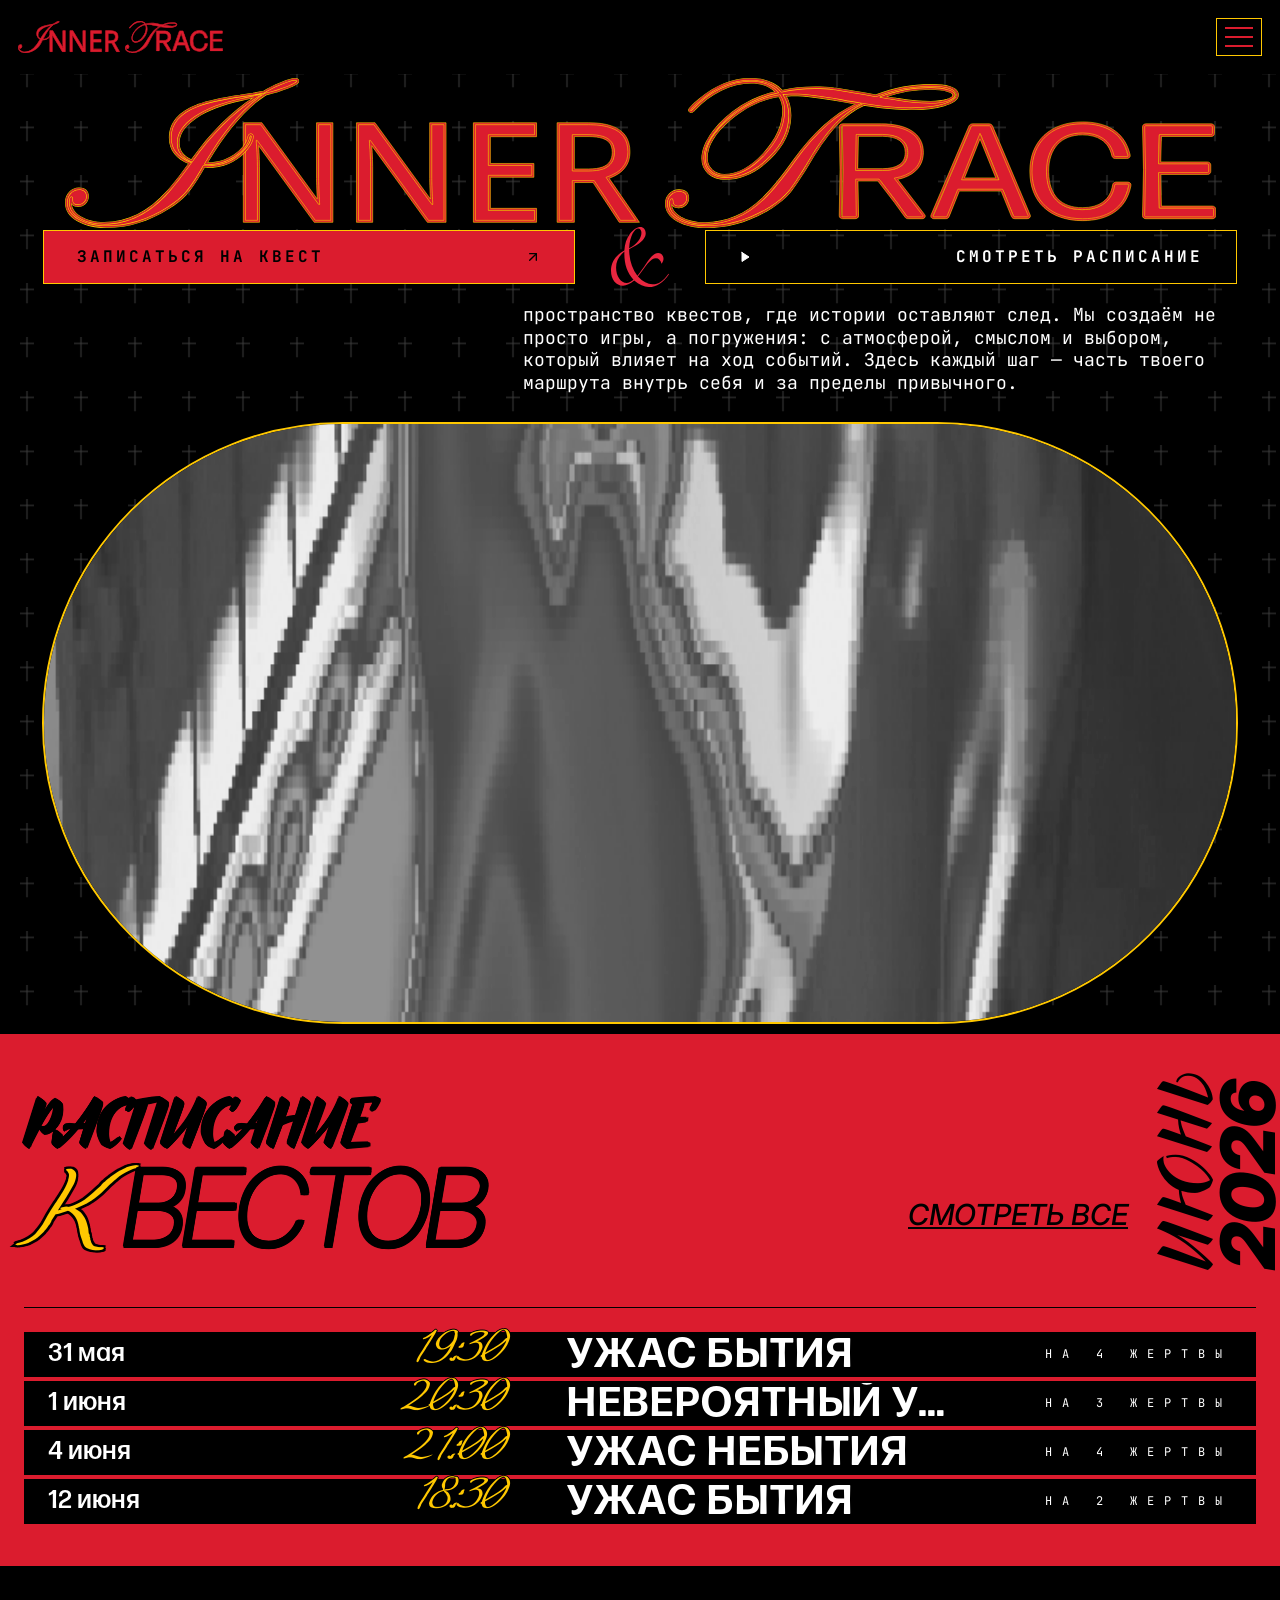
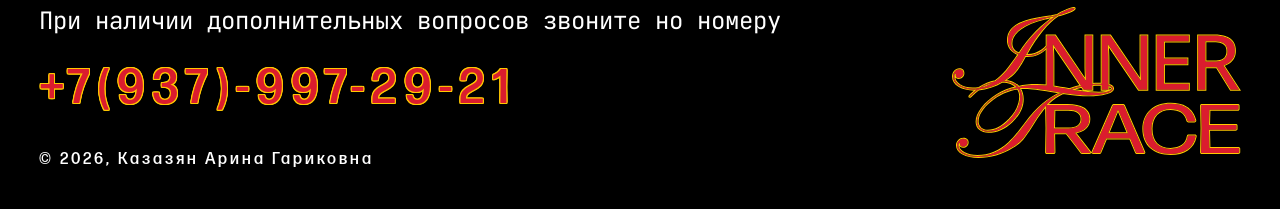
==== commit e6c7c79f: "2" ====
--- a/index.html
+++ b/index.html
@@ -16,6 +16,12 @@
                     <img src="images/figma-assets/logo-left.svg" alt="">
                     <img src="images/figma-assets/logo-right.svg" alt="">
                 </a>
+
+                <button class="menu-toggle" type="button" aria-label="Открыть меню" aria-expanded="false">
+                    <span></span>
+                    <span></span>
+                    <span></span>
+                </button>
 
                 <nav class="nav" aria-label="Главная навигация">
                     <a href="about.html"><span class="nav-script">О</span><span> нас</span></a>
@@ -38,9 +44,9 @@
                         <img src="images/figma-assets/arrow-right.svg" alt="">
                     </a>
                     <img class="amp" src="images/figma-assets/amp.svg" alt="">
-                    <a class="button button-secondary" href="#trailer">
+                    <a class="button button-secondary" href="#schedule">
                         <img src="images/figma-assets/arrow-left.svg" alt="">
-                        <span>Смотреть трейлер</span>
+                        <span>Смотреть расписание</span>
                     </a>
                 </div>
 
--- a/css/style.css
+++ b/css/style.css
@@ -145,6 +145,29 @@
 .brand img:last-child {
     width: 98px;
     height: 32px;
+}
+
+.menu-toggle {
+    position: relative;
+    z-index: 30;
+    display: none;
+    width: 46px;
+    height: 38px;
+    border: 1px solid var(--yellow);
+    background: var(--black);
+    padding: 8px;
+    cursor: pointer;
+    touch-action: manipulation;
+    -webkit-tap-highlight-color: transparent;
+}
+
+.menu-toggle span {
+    display: block;
+    width: 100%;
+    height: 2px;
+    background: var(--red);
+    transform-origin: center;
+    transition: transform 180ms ease, opacity 180ms ease;
 }
 
 .nav {
@@ -839,6 +862,7 @@
 }
 
 .about-hero__image {
+    position: relative;
     width: 100%;
     height: 561px;
     border: 2px solid var(--yellow);
@@ -855,6 +879,14 @@
     object-fit: cover;
     object-position: center bottom;
     filter: saturate(0.9) contrast(1.05);
+}
+
+.about-hero__video {
+    position: absolute;
+    inset: -3px -180px;
+    width: calc(107% + 240px);
+    height: calc(100% + 6px);
+    max-width: none;
 }
 
 .about-copy {
@@ -1273,7 +1305,7 @@
     position: relative;
     z-index: 3;
     display: grid;
-    gap: 7px;
+    gap: 10px;
     margin-top: -24px;
     padding: 24px 16px 12px;
     background: linear-gradient(180deg, rgba(0, 0, 0, 0), var(--black) 24px);
@@ -1293,7 +1325,7 @@
 .merch-card p {
     color: var(--yellow);
     font-family: var(--script);
-    font-size: 31px;
+    font-size: 40px;
     font-weight: 700;
     -webkit-text-stroke: 1.1px var(--red);
     paint-order: stroke fill;
@@ -1312,7 +1344,7 @@
 }
 
 .merch-options--single {
-    grid-template-columns: 82px;
+    grid-template-columns: 132px;
 }
 
 .merch-options span,
@@ -1324,7 +1356,7 @@
     background: var(--black);
     color: var(--white);
     font-family: var(--mono);
-    font-size: 10px;
+    font-size: 22px;
     text-transform: uppercase;
     cursor: pointer;
 }
@@ -2184,11 +2216,47 @@
 
     .quest-catalog {
         min-height: auto;
+        padding-bottom: 64px;
+    }
+
+    .quest-catalog__heading {
+        grid-template-columns: 1fr;
+        gap: 8px;
+        padding: 18px 24px 10px;
+        overflow: visible;
+    }
+
+    .quest-catalog__heading h1 {
+        letter-spacing: -3px;
+    }
+
+    .quest-catalog__heading h1 > span {
+        font-size: clamp(42px, 8vw, 70px);
+        line-height: 0.88;
+    }
+
+    .quest-catalog__heading strong {
+        font-size: clamp(76px, 12vw, 110px);
+        line-height: 0.82;
+    }
+
+    .quest-catalog__heading p {
+        display: none;
     }
 
     .quest-grid {
         grid-template-columns: 1fr;
         gap: 24px;
+        padding: 8px 24px 0;
+    }
+
+    .quest-card {
+        height: clamp(600px, 82vw, 740px);
+        min-height: 0;
+    }
+
+    .quest-card__image::after {
+        background: linear-gradient(180deg, rgba(0, 0, 0, 0) 62%, var(--black) 88%);
     }
 
     .merch-shop {
@@ -2285,17 +2353,75 @@
     }
 }
 
+@media (max-width: 1366px) {
+    .header {
+        position: relative;
+        align-items: center;
+        flex-direction: row;
+        flex-wrap: wrap;
+        gap: 16px;
+        height: auto;
+        min-height: 74px;
+        padding: 18px;
+    }
+
+    .about-page .header,
+    .merch-page .header,
+    .events-page .header,
+    .history-page .header,
+    .error-page .header {
+        height: auto;
+        min-height: 74px;
+    }
+
+    .header.is-nav-open {
+        padding-bottom: 24px;
+    }
+
+    .menu-toggle {
+        display: grid;
+        align-content: space-between;
+        margin-left: auto;
+    }
+
+    .header.is-nav-open .menu-toggle span:nth-child(1) {
+        transform: translateY(9px) rotate(45deg);
+    }
+
+    .header.is-nav-open .menu-toggle span:nth-child(2) {
+        opacity: 0;
+    }
+
+    .header.is-nav-open .menu-toggle span:nth-child(3) {
+        transform: translateY(-9px) rotate(-45deg);
+    }
+
+    .nav {
+        display: none;
+        position: relative;
+        z-index: 29;
+        width: 100%;
+        border-top: 1px solid rgba(255, 200, 0, 0.35);
+        padding-top: 18px;
+        font-size: 22px;
+    }
+
+    .header.is-nav-open .nav {
+        display: grid;
+        grid-template-columns: 1fr;
+        gap: 14px;
+    }
+
+    .nav a {
+        width: 100%;
+        min-height: 32px;
+        line-height: 1.1;
+    }
+}
+
 @media (max-width: 760px) {
-    .header {
-        padding: 18px;
-    }
-
     .brand {
         width: 210px;
-    }
-
-    .nav {
-        font-size: 18px;
     }
 
     .hero-title {
@@ -2339,6 +2465,14 @@
         font-size: 18px;
         letter-spacing: 1px;
         line-height: 1.12;
+    }
+
+    .about-copy__row--mission h2 {
+        order: 1;
+    }
+
+    .about-copy__row--mission p {
+        order: 2;
     }
 
     .address-block {
@@ -2397,29 +2531,39 @@
     }
 
     .quest-catalog__heading {
-        grid-template-columns: 1fr auto;
-        gap: 12px;
+        grid-template-columns: 1fr;
+        gap: 4px;
+        padding: 12px 24px 8px;
         overflow: visible;
     }
 
     .quest-catalog__heading h1 {
         letter-spacing: -2px;
+        line-height: 0;
     }
 
     .quest-catalog__heading h1 > span {
-        font-size: clamp(42px, 13vw, 70px);
+        font-size: clamp(34px, 10vw, 52px);
+        line-height: 0.9;
+    }
+
+    .events-page .quest-catalog__heading h1 > span {
+        -webkit-text-stroke-width: 0.8px;
+        text-shadow:
+            0.45px 0 0 var(--black),
+            -0.45px 0 0 var(--black),
+            0 0.45px 0 var(--black),
+            0 -0.45px 0 var(--black);
     }
 
     .quest-catalog__heading strong {
         font-size: clamp(56px, 17vw, 92px);
+        line-height: 0.9;
+        margin-top: -4px;
     }
 
     .quest-catalog__heading p {
-        justify-self: end;
-        min-width: 96px;
-        overflow: visible;
-        font-size: 44px;
-        line-height: 0.78;
+        display: none;
     }
 
     .quest-card {
